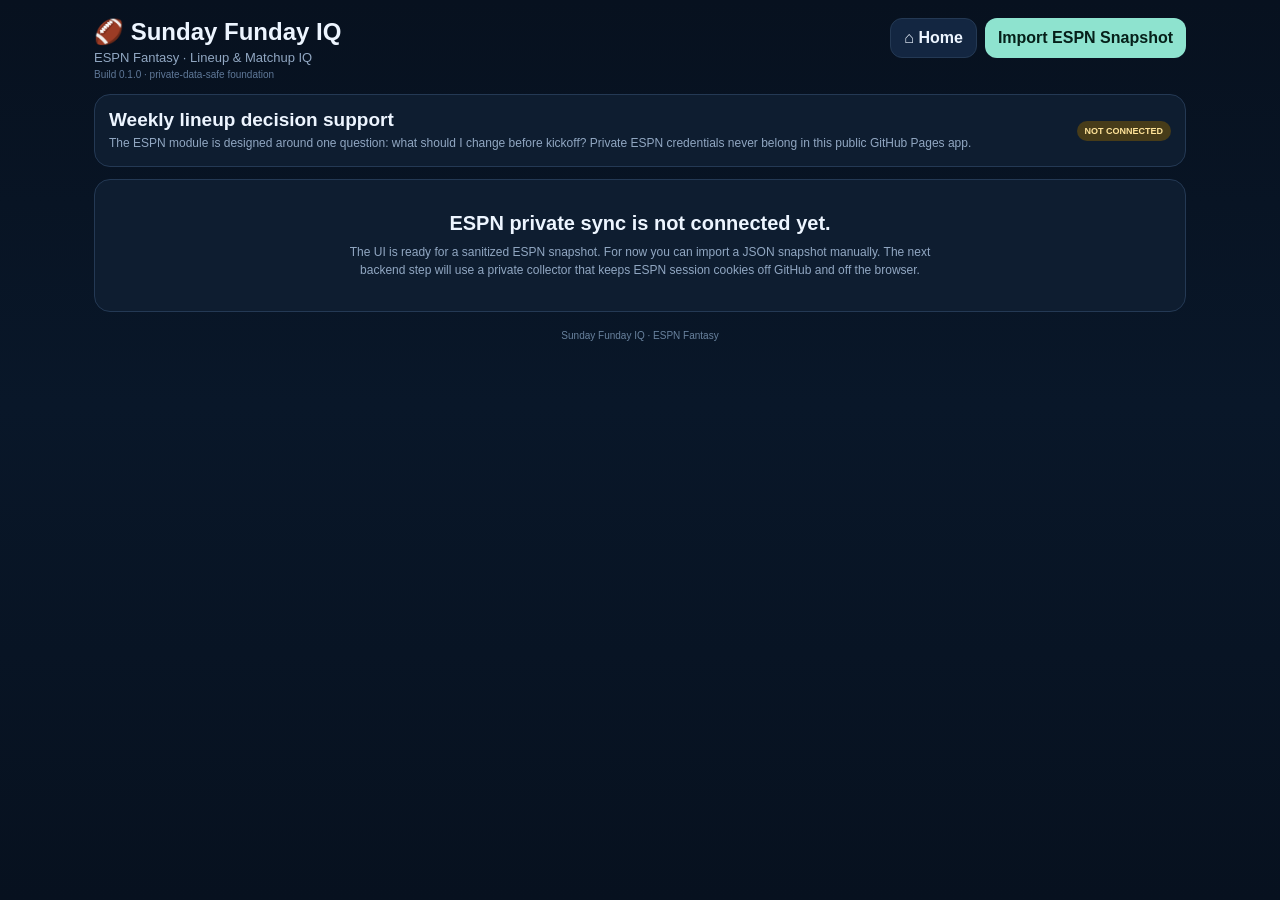
==== apps/espn/index.html @ e09b815e "0.1.0 Add ESPN IQ foundation" ====
<!doctype html>
<html lang="en">
<head>
<meta charset="utf-8">
<meta name="viewport" content="width=device-width,initial-scale=1,viewport-fit=cover">
<meta name="theme-color" content="#07111f">
<title>Sunday Funday IQ · ESPN Fantasy</title>
<style>
:root{--bg:#07111f;--panel:#0f1d31;--panel2:#132641;--line:#243954;--text:#edf5ff;--muted:#91a7c2;--green:#32d296;--yellow:#f3c969;--red:#ff6b7a;--blue:#5ab0ff;--accent:#8ee3cf}
*{box-sizing:border-box}body{margin:0;background:linear-gradient(180deg,#07111f,#091729 45%,#07111f);color:var(--text);font-family:-apple-system,BlinkMacSystemFont,"Segoe UI",Roboto,Arial,sans-serif;min-height:100vh}button{font:inherit}.app{max-width:1120px;margin:auto;padding:18px 14px 70px}.header{display:flex;justify-content:space-between;gap:12px;align-items:flex-start;margin-bottom:14px}.brand h1{font-size:24px;margin:0}.brand p{margin:4px 0 0;color:var(--muted);font-size:13px}.actions{display:flex;gap:8px;flex-wrap:wrap}.btn{border:1px solid var(--line);background:var(--panel2);color:var(--text);padding:10px 13px;border-radius:12px;font-weight:800;cursor:pointer;text-decoration:none}.btn.primary{background:var(--accent);color:#06201a;border:none}.grid{display:grid;grid-template-columns:repeat(12,1fr);gap:12px}.card{background:rgba(15,29,49,.97);border:1px solid var(--line);border-radius:16px;padding:14px}.wide{grid-column:span 12}.half{grid-column:span 6}.metric{grid-column:span 3;min-height:104px}.label{color:var(--muted);font-size:10px;text-transform:uppercase;letter-spacing:.08em}.value{font-size:26px;font-weight:900;margin-top:7px}.sub{font-size:10px;color:var(--muted);margin-top:5px}.hero{display:flex;justify-content:space-between;gap:12px;align-items:center}.headline{font-size:19px;font-weight:900}.why{font-size:12px;color:var(--muted);margin-top:4px;line-height:1.45}.pill{display:inline-block;padding:5px 8px;border-radius:999px;font-size:9px;font-weight:900;background:#203858;color:#cfe6ff;white-space:nowrap}.pill.green{background:#173d35;color:#9ff0d0}.pill.yellow{background:#473c19;color:#ffe49a}.pill.red{background:#44202a;color:#ffb3be}.banner{display:none;padding:11px 13px;margin-bottom:12px;border:1px solid #184b45;border-radius:12px;background:#0b2b28;font-size:12px;line-height:1.45}.banner.show{display:block}.banner.yellow{background:#312914;border-color:#65541b}.banner.red{background:#351923;border-color:#703042}.matchup{display:grid;grid-template-columns:1fr auto 1fr;gap:10px;align-items:center}.side{background:#0a1728;border:1px solid #203854;border-radius:12px;padding:12px}.side.right{text-align:right}.team{font-size:18px;font-weight:900}.score{font-size:30px;font-weight:900;margin-top:5px}.proj{font-size:11px;color:var(--muted);margin-top:4px}.vs{font-size:11px;color:var(--muted);font-weight:900}.watch{display:grid;grid-template-columns:repeat(3,1fr);gap:8px}.watchitem{background:#0a1728;border:1px solid #203854;border-radius:12px;padding:11px}.watchitem strong{display:block;font-size:13px}.watchitem p{margin:5px 0 0;font-size:11px;color:var(--muted);line-height:1.4}.section-title{font-size:16px;font-weight:900;margin:0 0 10px}table{width:100%;border-collapse:collapse;font-size:12px;min-width:760px}.tablewrap{overflow:auto}th{text-align:left;color:var(--muted);font-size:9px;text-transform:uppercase;padding:8px;border-bottom:1px solid var(--line)}td{padding:9px 8px;border-bottom:1px solid rgba(36,57,84,.55)}.starter{font-weight:850}.status-good{color:var(--green)}.status-warn{color:var(--yellow)}.status-bad{color:var(--red)}.empty{text-align:center;padding:32px 12px}.empty h2{margin:0 0 8px;font-size:20px}.empty p{margin:0 auto;color:var(--muted);font-size:12px;line-height:1.5;max-width:620px}.footer{text-align:center;color:#69829e;font-size:10px;margin-top:18px}
@media(max-width:760px){.header{display:block}.actions{margin-top:10px}.metric{grid-column:span 6}.half{grid-column:span 12}.watch{grid-template-columns:1fr}.matchup{grid-template-columns:1fr}.side.right{text-align:left}.vs{text-align:center}}
</style>
</head>
<body>
<div class="app">
  <div class="header">
    <div class="brand"><h1>🏈 Sunday Funday IQ</h1><p>ESPN Fantasy · Lineup & Matchup IQ</p><p style="font-size:10px;color:#5f7898">Build 0.1.0 · private-data-safe foundation</p></div>
    <div class="actions"><a class="btn" href="../../">⌂ Home</a><input id="file" type="file" accept=".json,application/json" hidden><button class="btn primary" id="importBtn">Import ESPN Snapshot</button></div>
  </div>

  <div id="banner" class="banner"></div>

  <div class="card wide" style="margin-bottom:12px">
    <div class="hero"><div><div class="headline">Weekly lineup decision support</div><div class="why">The ESPN module is designed around one question: what should I change before kickoff? Private ESPN credentials never belong in this public GitHub Pages app.</div></div><span class="pill yellow" id="freshPill">NOT CONNECTED</span></div>
  </div>

  <div id="empty" class="card wide empty">
    <h2>ESPN private sync is not connected yet.</h2>
    <p>The UI is ready for a sanitized ESPN snapshot. For now you can import a JSON snapshot manually. The next backend step will use a private collector that keeps ESPN session cookies off GitHub and off the browser.</p>
  </div>

  <div id="content" style="display:none">
    <div class="grid">
      <div class="card metric"><div class="label">Record</div><div class="value" id="record">—</div><div class="sub" id="standing">standing —</div></div>
      <div class="card metric"><div class="label">FAAB</div><div class="value" id="faab">—</div><div class="sub">remaining</div></div>
      <div class="card metric"><div class="label">Projected</div><div class="value" id="projection">—</div><div class="sub">your lineup</div></div>
      <div class="card metric"><div class="label">Lineup Flags</div><div class="value" id="flags">0</div><div class="sub">items needing attention</div></div>

      <div class="card wide"><h2 class="section-title">Current matchup</h2><div class="matchup"><div class="side"><div class="team" id="myTeam">Your Team</div><div class="score" id="myScore">0.0</div><div class="proj" id="myProj">Projected —</div></div><div class="vs">VS</div><div class="side right"><div class="team" id="oppTeam">Opponent</div><div class="score" id="oppScore">0.0</div><div class="proj" id="oppProj">Projected —</div></div></div></div>

      <div class="card wide"><h2 class="section-title">What to watch</h2><div class="watch" id="watch"></div></div>

      <div class="card wide"><h2 class="section-title">Starting lineup</h2><div class="tablewrap"><table><thead><tr><th>Slot</th><th>Player</th><th>Pos</th><th>NFL Team</th><th>Status</th><th>Proj</th><th>Pts</th></tr></thead><tbody id="starters"></tbody></table></div></div>

      <div class="card wide"><h2 class="section-title">Bench</h2><div class="tablewrap"><table><thead><tr><th>Player</th><th>Pos</th><th>NFL Team</th><th>Status</th><th>Proj</th><th>Pts</th></tr></thead><tbody id="bench"></tbody></table></div></div>

      <div class="card half"><h2 class="section-title">League rules</h2><div class="why" id="rules">—</div></div>
      <div class="card half"><h2 class="section-title">Data freshness</h2><div class="why" id="freshText">—</div></div>
    </div>
  </div>

  <div class="footer">Sunday Funday IQ · ESPN Fantasy</div>
</div>
<script>
const $=id=>document.getElementById(id),KEY='sfiqEspnV01';let data=null;
function esc(s){return String(s??'').replace(/[&<>"']/g,c=>({'&':'&amp;','<':'&lt;','>':'&gt;','"':'&quot;',"'":'&#39;'}[c]))}
function fmt(n){return Number.isFinite(+n)?(+n).toFixed(1):'—'}
function statusClass(s=''){s=s.toLowerCase();return /out|ir|doubt/.test(s)?'status-bad':/question|q|limited/.test(s)?'status-warn':'status-good'}
function show(msg,type=''){const b=$('banner');b.textContent=msg;b.className='banner show '+type;setTimeout(()=>b.className='banner',5000)}
function renderRows(rows,starter){return (rows||[]).map(p=>`<tr><td class="starter">${starter?esc(p.slot||'FLEX'):''}</td><td>${esc(p.name)}</td><td>${esc(p.pos)}</td><td>${esc(p.team)}</td><td class="${statusClass(p.status)}">${esc(p.status||'Active')}</td><td>${fmt(p.projection)}</td><td>${fmt(p.points)}</td></tr>`).join('')}
function render(){if(!data){$('empty').style.display='block';$('content').style.display='none';return}$('empty').style.display='none';$('content').style.display='block';const m=data.meta||{},t=data.team||{},o=data.opponent||{},l=data.league||{};$('record').textContent=t.record||'—';$('standing').textContent=t.standing?`standing ${t.standing}`:'standing —';$('faab').textContent=t.faabRemaining!=null?`$${t.faabRemaining}`:'—';$('projection').textContent=fmt(t.projection);const watch=data.watch||[];$('flags').textContent=watch.filter(x=>x.priority==='high'||x.priority==='medium').length;$('myTeam').textContent=t.name||'Your Team';$('myScore').textContent=fmt(t.score);$('myProj').textContent=`Projected ${fmt(t.projection)}`;$('oppTeam').textContent=o.name||'Opponent';$('oppScore').textContent=fmt(o.score);$('oppProj').textContent=`Projected ${fmt(o.projection)}`;$('watch').innerHTML=watch.length?watch.map(w=>`<div class="watchitem"><span class="pill ${w.priority==='high'?'red':w.priority==='medium'?'yellow':'green'}">${esc((w.priority||'info').toUpperCase())}</span><strong>${esc(w.title)}</strong><p>${esc(w.detail)}</p></div>`).join(''):'<div class="watchitem"><strong>No urgent lineup flags</strong><p>Nothing in the current snapshot requires attention.</p></div>';$('starters').innerHTML=renderRows(data.lineup||[],true);$('bench').innerHTML=renderRows(data.bench||[],false).replace(/<td class="starter"><\/td>/g,'');$('rules').textContent=[l.scoring,l.waivers,l.playoffs].filter(Boolean).join(' · ')||'League settings will appear when synced.';const age=m.updatedAt?Math.max(0,(Date.now()-Date.parse(m.updatedAt))/36e5):null;$('freshText').textContent=m.updatedAt?`Last ESPN snapshot: ${new Date(m.updatedAt).toLocaleString()}${Number.isFinite(age)?` · ${age.toFixed(1)}h old`:''}`:'Timestamp unavailable';$('freshPill').textContent=Number.isFinite(age)&&age<=2?'CURRENT':Number.isFinite(age)&&age<=12?'AGING':'STALE';$('freshPill').className='pill '+(Number.isFinite(age)&&age<=2?'green':Number.isFinite(age)&&age<=12?'yellow':'red')}
async function loadPublished(){try{const r=await fetch('../../data/live/espn.json?v='+Date.now(),{cache:'no-store'});if(!r.ok)return;const d=await r.json();if(d?.meta?.status==='connected'){data=d;localStorage.setItem(KEY,JSON.stringify(data));render()}}catch(e){}}
$('importBtn').onclick=()=>$('file').click();$('file').onchange=async e=>{try{const f=e.target.files?.[0];if(!f)return;const d=JSON.parse(await f.text());if(!d?.team||!Array.isArray(d?.lineup))throw new Error('Snapshot is missing team or lineup data');data=d;localStorage.setItem(KEY,JSON.stringify(data));render();show('ESPN snapshot loaded.')}catch(err){show('Could not load ESPN snapshot: '+err.message,'red')}e.target.value=''};
try{data=JSON.parse(localStorage.getItem(KEY)||'null')}catch{}render();loadPublished();
</script>
</body>
</html>
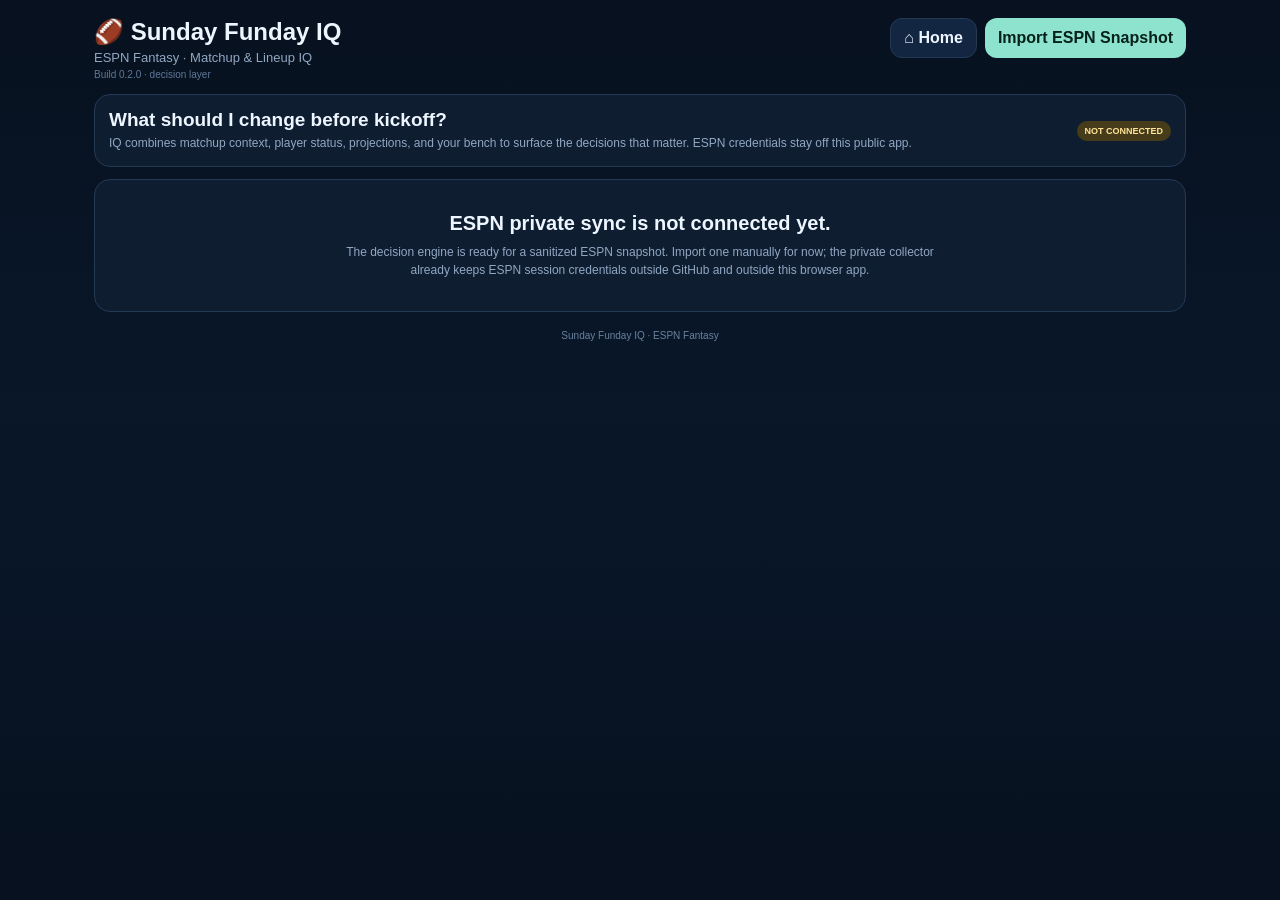
==== commit e9f1d7f5: "0.2.0 Add ESPN matchup and lineup intelligence" ====
--- a/apps/espn/index.html
+++ b/apps/espn/index.html
@@ -7,44 +7,44 @@
 <title>Sunday Funday IQ · ESPN Fantasy</title>
 <style>
 :root{--bg:#07111f;--panel:#0f1d31;--panel2:#132641;--line:#243954;--text:#edf5ff;--muted:#91a7c2;--green:#32d296;--yellow:#f3c969;--red:#ff6b7a;--blue:#5ab0ff;--accent:#8ee3cf}
-*{box-sizing:border-box}body{margin:0;background:linear-gradient(180deg,#07111f,#091729 45%,#07111f);color:var(--text);font-family:-apple-system,BlinkMacSystemFont,"Segoe UI",Roboto,Arial,sans-serif;min-height:100vh}button{font:inherit}.app{max-width:1120px;margin:auto;padding:18px 14px 70px}.header{display:flex;justify-content:space-between;gap:12px;align-items:flex-start;margin-bottom:14px}.brand h1{font-size:24px;margin:0}.brand p{margin:4px 0 0;color:var(--muted);font-size:13px}.actions{display:flex;gap:8px;flex-wrap:wrap}.btn{border:1px solid var(--line);background:var(--panel2);color:var(--text);padding:10px 13px;border-radius:12px;font-weight:800;cursor:pointer;text-decoration:none}.btn.primary{background:var(--accent);color:#06201a;border:none}.grid{display:grid;grid-template-columns:repeat(12,1fr);gap:12px}.card{background:rgba(15,29,49,.97);border:1px solid var(--line);border-radius:16px;padding:14px}.wide{grid-column:span 12}.half{grid-column:span 6}.metric{grid-column:span 3;min-height:104px}.label{color:var(--muted);font-size:10px;text-transform:uppercase;letter-spacing:.08em}.value{font-size:26px;font-weight:900;margin-top:7px}.sub{font-size:10px;color:var(--muted);margin-top:5px}.hero{display:flex;justify-content:space-between;gap:12px;align-items:center}.headline{font-size:19px;font-weight:900}.why{font-size:12px;color:var(--muted);margin-top:4px;line-height:1.45}.pill{display:inline-block;padding:5px 8px;border-radius:999px;font-size:9px;font-weight:900;background:#203858;color:#cfe6ff;white-space:nowrap}.pill.green{background:#173d35;color:#9ff0d0}.pill.yellow{background:#473c19;color:#ffe49a}.pill.red{background:#44202a;color:#ffb3be}.banner{display:none;padding:11px 13px;margin-bottom:12px;border:1px solid #184b45;border-radius:12px;background:#0b2b28;font-size:12px;line-height:1.45}.banner.show{display:block}.banner.yellow{background:#312914;border-color:#65541b}.banner.red{background:#351923;border-color:#703042}.matchup{display:grid;grid-template-columns:1fr auto 1fr;gap:10px;align-items:center}.side{background:#0a1728;border:1px solid #203854;border-radius:12px;padding:12px}.side.right{text-align:right}.team{font-size:18px;font-weight:900}.score{font-size:30px;font-weight:900;margin-top:5px}.proj{font-size:11px;color:var(--muted);margin-top:4px}.vs{font-size:11px;color:var(--muted);font-weight:900}.watch{display:grid;grid-template-columns:repeat(3,1fr);gap:8px}.watchitem{background:#0a1728;border:1px solid #203854;border-radius:12px;padding:11px}.watchitem strong{display:block;font-size:13px}.watchitem p{margin:5px 0 0;font-size:11px;color:var(--muted);line-height:1.4}.section-title{font-size:16px;font-weight:900;margin:0 0 10px}table{width:100%;border-collapse:collapse;font-size:12px;min-width:760px}.tablewrap{overflow:auto}th{text-align:left;color:var(--muted);font-size:9px;text-transform:uppercase;padding:8px;border-bottom:1px solid var(--line)}td{padding:9px 8px;border-bottom:1px solid rgba(36,57,84,.55)}.starter{font-weight:850}.status-good{color:var(--green)}.status-warn{color:var(--yellow)}.status-bad{color:var(--red)}.empty{text-align:center;padding:32px 12px}.empty h2{margin:0 0 8px;font-size:20px}.empty p{margin:0 auto;color:var(--muted);font-size:12px;line-height:1.5;max-width:620px}.footer{text-align:center;color:#69829e;font-size:10px;margin-top:18px}
-@media(max-width:760px){.header{display:block}.actions{margin-top:10px}.metric{grid-column:span 6}.half{grid-column:span 12}.watch{grid-template-columns:1fr}.matchup{grid-template-columns:1fr}.side.right{text-align:left}.vs{text-align:center}}
+*{box-sizing:border-box}body{margin:0;background:linear-gradient(180deg,#07111f,#091729 45%,#07111f);color:var(--text);font-family:-apple-system,BlinkMacSystemFont,"Segoe UI",Roboto,Arial,sans-serif;min-height:100vh}button{font:inherit}.app{max-width:1120px;margin:auto;padding:18px 14px 70px}.header{display:flex;justify-content:space-between;gap:12px;align-items:flex-start;margin-bottom:14px}.brand h1{font-size:24px;margin:0}.brand p{margin:4px 0 0;color:var(--muted);font-size:13px}.actions{display:flex;gap:8px;flex-wrap:wrap}.btn{border:1px solid var(--line);background:var(--panel2);color:var(--text);padding:10px 13px;border-radius:12px;font-weight:800;cursor:pointer;text-decoration:none}.btn.primary{background:var(--accent);color:#06201a;border:none}.grid{display:grid;grid-template-columns:repeat(12,1fr);gap:12px}.card{background:rgba(15,29,49,.97);border:1px solid var(--line);border-radius:16px;padding:14px}.wide{grid-column:span 12}.half{grid-column:span 6}.metric{grid-column:span 3;min-height:104px}.label{color:var(--muted);font-size:10px;text-transform:uppercase;letter-spacing:.08em}.value{font-size:26px;font-weight:900;margin-top:7px}.sub{font-size:10px;color:var(--muted);margin-top:5px}.hero{display:flex;justify-content:space-between;gap:12px;align-items:center}.headline{font-size:19px;font-weight:900}.why{font-size:12px;color:var(--muted);margin-top:4px;line-height:1.45}.pill{display:inline-block;padding:5px 8px;border-radius:999px;font-size:9px;font-weight:900;background:#203858;color:#cfe6ff;white-space:nowrap}.pill.green{background:#173d35;color:#9ff0d0}.pill.yellow{background:#473c19;color:#ffe49a}.pill.red{background:#44202a;color:#ffb3be}.banner{display:none;padding:11px 13px;margin-bottom:12px;border:1px solid #184b45;border-radius:12px;background:#0b2b28;font-size:12px;line-height:1.45}.banner.show{display:block}.banner.yellow{background:#312914;border-color:#65541b}.banner.red{background:#351923;border-color:#703042}.matchup{display:grid;grid-template-columns:1fr auto 1fr;gap:10px;align-items:center}.side{background:#0a1728;border:1px solid #203854;border-radius:12px;padding:12px}.side.right{text-align:right}.team{font-size:18px;font-weight:900}.score{font-size:30px;font-weight:900;margin-top:5px}.proj{font-size:11px;color:var(--muted);margin-top:4px}.vs{font-size:11px;color:var(--muted);font-weight:900}.decision{display:grid;grid-template-columns:repeat(3,1fr);gap:8px}.decisionitem{background:#0a1728;border:1px solid #203854;border-radius:12px;padding:11px}.decisionitem strong{display:block;font-size:13px;margin-top:5px}.decisionitem p{margin:5px 0 0;font-size:11px;color:var(--muted);line-height:1.4}.section-title{font-size:16px;font-weight:900;margin:0 0 10px}table{width:100%;border-collapse:collapse;font-size:12px;min-width:760px}.tablewrap{overflow:auto}th{text-align:left;color:var(--muted);font-size:9px;text-transform:uppercase;padding:8px;border-bottom:1px solid var(--line)}td{padding:9px 8px;border-bottom:1px solid rgba(36,57,84,.55)}.starter{font-weight:850}.status-good{color:var(--green)}.status-warn{color:var(--yellow)}.status-bad{color:var(--red)}.swap{color:var(--accent);font-weight:850}.empty{text-align:center;padding:32px 12px}.empty h2{margin:0 0 8px;font-size:20px}.empty p{margin:0 auto;color:var(--muted);font-size:12px;line-height:1.5;max-width:620px}.footer{text-align:center;color:#69829e;font-size:10px;margin-top:18px}
+@media(max-width:760px){.header{display:block}.actions{margin-top:10px}.metric{grid-column:span 6}.half{grid-column:span 12}.decision{grid-template-columns:1fr}.matchup{grid-template-columns:1fr}.side.right{text-align:left}.vs{text-align:center}}
 </style>
 </head>
 <body>
 <div class="app">
   <div class="header">
-    <div class="brand"><h1>🏈 Sunday Funday IQ</h1><p>ESPN Fantasy · Lineup & Matchup IQ</p><p style="font-size:10px;color:#5f7898">Build 0.1.0 · private-data-safe foundation</p></div>
+    <div class="brand"><h1>🏈 Sunday Funday IQ</h1><p>ESPN Fantasy · Matchup & Lineup IQ</p><p style="font-size:10px;color:#5f7898">Build 0.2.0 · decision layer</p></div>
     <div class="actions"><a class="btn" href="../../">⌂ Home</a><input id="file" type="file" accept=".json,application/json" hidden><button class="btn primary" id="importBtn">Import ESPN Snapshot</button></div>
   </div>
 
   <div id="banner" class="banner"></div>
 
   <div class="card wide" style="margin-bottom:12px">
-    <div class="hero"><div><div class="headline">Weekly lineup decision support</div><div class="why">The ESPN module is designed around one question: what should I change before kickoff? Private ESPN credentials never belong in this public GitHub Pages app.</div></div><span class="pill yellow" id="freshPill">NOT CONNECTED</span></div>
+    <div class="hero"><div><div class="headline">What should I change before kickoff?</div><div class="why">IQ combines matchup context, player status, projections, and your bench to surface the decisions that matter. ESPN credentials stay off this public app.</div></div><span class="pill yellow" id="freshPill">NOT CONNECTED</span></div>
   </div>
 
   <div id="empty" class="card wide empty">
     <h2>ESPN private sync is not connected yet.</h2>
-    <p>The UI is ready for a sanitized ESPN snapshot. For now you can import a JSON snapshot manually. The next backend step will use a private collector that keeps ESPN session cookies off GitHub and off the browser.</p>
+    <p>The decision engine is ready for a sanitized ESPN snapshot. Import one manually for now; the private collector already keeps ESPN session credentials outside GitHub and outside this browser app.</p>
   </div>
 
   <div id="content" style="display:none">
     <div class="grid">
       <div class="card metric"><div class="label">Record</div><div class="value" id="record">—</div><div class="sub" id="standing">standing —</div></div>
       <div class="card metric"><div class="label">FAAB</div><div class="value" id="faab">—</div><div class="sub">remaining</div></div>
-      <div class="card metric"><div class="label">Projected</div><div class="value" id="projection">—</div><div class="sub">your lineup</div></div>
-      <div class="card metric"><div class="label">Lineup Flags</div><div class="value" id="flags">0</div><div class="sub">items needing attention</div></div>
+      <div class="card metric"><div class="label">Projected Margin</div><div class="value" id="margin">—</div><div class="sub" id="marginSub">vs opponent</div></div>
+      <div class="card metric"><div class="label">Action Items</div><div class="value" id="flags">0</div><div class="sub">lineup decisions</div></div>
 
       <div class="card wide"><h2 class="section-title">Current matchup</h2><div class="matchup"><div class="side"><div class="team" id="myTeam">Your Team</div><div class="score" id="myScore">0.0</div><div class="proj" id="myProj">Projected —</div></div><div class="vs">VS</div><div class="side right"><div class="team" id="oppTeam">Opponent</div><div class="score" id="oppScore">0.0</div><div class="proj" id="oppProj">Projected —</div></div></div></div>
 
-      <div class="card wide"><h2 class="section-title">What to watch</h2><div class="watch" id="watch"></div></div>
+      <div class="card wide"><h2 class="section-title">What IQ recommends</h2><div class="decision" id="decisions"></div></div>
 
-      <div class="card wide"><h2 class="section-title">Starting lineup</h2><div class="tablewrap"><table><thead><tr><th>Slot</th><th>Player</th><th>Pos</th><th>NFL Team</th><th>Status</th><th>Proj</th><th>Pts</th></tr></thead><tbody id="starters"></tbody></table></div></div>
+      <div class="card wide"><h2 class="section-title">Starting lineup</h2><div class="tablewrap"><table><thead><tr><th>Slot</th><th>Player</th><th>Pos</th><th>Status</th><th>Proj</th><th>Pts</th><th>IQ</th></tr></thead><tbody id="starters"></tbody></table></div></div>
 
-      <div class="card wide"><h2 class="section-title">Bench</h2><div class="tablewrap"><table><thead><tr><th>Player</th><th>Pos</th><th>NFL Team</th><th>Status</th><th>Proj</th><th>Pts</th></tr></thead><tbody id="bench"></tbody></table></div></div>
+      <div class="card wide"><h2 class="section-title">Bench</h2><div class="tablewrap"><table><thead><tr><th>Player</th><th>Pos</th><th>Status</th><th>Proj</th><th>Pts</th></tr></thead><tbody id="bench"></tbody></table></div></div>
 
-      <div class="card half"><h2 class="section-title">League rules</h2><div class="why" id="rules">—</div></div>
+      <div class="card half"><h2 class="section-title">League</h2><div class="why" id="rules">—</div></div>
       <div class="card half"><h2 class="section-title">Data freshness</h2><div class="why" id="freshText">—</div></div>
     </div>
   </div>
@@ -52,13 +52,18 @@
   <div class="footer">Sunday Funday IQ · ESPN Fantasy</div>
 </div>
 <script>
-const $=id=>document.getElementById(id),KEY='sfiqEspnV01';let data=null;
+const $=id=>document.getElementById(id),KEY='sfiqEspnV02';let data=null;
 function esc(s){return String(s??'').replace(/[&<>"']/g,c=>({'&':'&amp;','<':'&lt;','>':'&gt;','"':'&quot;',"'":'&#39;'}[c]))}
 function fmt(n){return Number.isFinite(+n)?(+n).toFixed(1):'—'}
 function statusClass(s=''){s=s.toLowerCase();return /out|ir|doubt/.test(s)?'status-bad':/question|q|limited/.test(s)?'status-warn':'status-good'}
 function show(msg,type=''){const b=$('banner');b.textContent=msg;b.className='banner show '+type;setTimeout(()=>b.className='banner',5000)}
-function renderRows(rows,starter){return (rows||[]).map(p=>`<tr><td class="starter">${starter?esc(p.slot||'FLEX'):''}</td><td>${esc(p.name)}</td><td>${esc(p.pos)}</td><td>${esc(p.team)}</td><td class="${statusClass(p.status)}">${esc(p.status||'Active')}</td><td>${fmt(p.projection)}</td><td>${fmt(p.points)}</td></tr>`).join('')}
-function render(){if(!data){$('empty').style.display='block';$('content').style.display='none';return}$('empty').style.display='none';$('content').style.display='block';const m=data.meta||{},t=data.team||{},o=data.opponent||{},l=data.league||{};$('record').textContent=t.record||'—';$('standing').textContent=t.standing?`standing ${t.standing}`:'standing —';$('faab').textContent=t.faabRemaining!=null?`$${t.faabRemaining}`:'—';$('projection').textContent=fmt(t.projection);const watch=data.watch||[];$('flags').textContent=watch.filter(x=>x.priority==='high'||x.priority==='medium').length;$('myTeam').textContent=t.name||'Your Team';$('myScore').textContent=fmt(t.score);$('myProj').textContent=`Projected ${fmt(t.projection)}`;$('oppTeam').textContent=o.name||'Opponent';$('oppScore').textContent=fmt(o.score);$('oppProj').textContent=`Projected ${fmt(o.projection)}`;$('watch').innerHTML=watch.length?watch.map(w=>`<div class="watchitem"><span class="pill ${w.priority==='high'?'red':w.priority==='medium'?'yellow':'green'}">${esc((w.priority||'info').toUpperCase())}</span><strong>${esc(w.title)}</strong><p>${esc(w.detail)}</p></div>`).join(''):'<div class="watchitem"><strong>No urgent lineup flags</strong><p>Nothing in the current snapshot requires attention.</p></div>';$('starters').innerHTML=renderRows(data.lineup||[],true);$('bench').innerHTML=renderRows(data.bench||[],false).replace(/<td class="starter"><\/td>/g,'');$('rules').textContent=[l.scoring,l.waivers,l.playoffs].filter(Boolean).join(' · ')||'League settings will appear when synced.';const age=m.updatedAt?Math.max(0,(Date.now()-Date.parse(m.updatedAt))/36e5):null;$('freshText').textContent=m.updatedAt?`Last ESPN snapshot: ${new Date(m.updatedAt).toLocaleString()}${Number.isFinite(age)?` · ${age.toFixed(1)}h old`:''}`:'Timestamp unavailable';$('freshPill').textContent=Number.isFinite(age)&&age<=2?'CURRENT':Number.isFinite(age)&&age<=12?'AGING':'STALE';$('freshPill').className='pill '+(Number.isFinite(age)&&age<=2?'green':Number.isFinite(age)&&age<=12?'yellow':'red')}
+function eligible(starter,bench){if(starter.slot==='FLEX')return ['RB','WR','TE'].includes(bench.pos);return starter.pos===bench.pos}
+function bestSwap(starter,bench){return (bench||[]).filter(b=>eligible(starter,b)&&!/out|ir|doubt/i.test(b.status||'')).sort((a,b)=>(+b.projection||0)-(+a.projection||0))[0]||null}
+function decisions(){const out=[],line=data?.lineup||[],bench=data?.bench||[];for(const p of line){const st=(p.status||'').toLowerCase();if(/out|injured reserve|doubtful/.test(st))out.push({priority:'high',title:`Replace ${p.name}`,detail:`Your starting ${p.slot} is ${p.status}. Check the bench before kickoff.`});else if(st.includes('questionable'))out.push({priority:'medium',title:`Monitor ${p.name}`,detail:`Your starting ${p.slot} is questionable. Recheck status before kickoff.`});const b=bestSwap(p,bench);if(b&&Number.isFinite(+b.projection)&&Number.isFinite(+p.projection)&&(+b.projection)-(+p.projection)>=2)out.push({priority:'medium',title:`Consider ${b.name}`,detail:`Projects ${((+b.projection)-(+p.projection)).toFixed(1)} points above ${p.name} for an eligible ${p.slot} spot.`})}for(const w of (data?.watch||[]))if(!out.some(x=>x.title===w.title))out.push(w);const my=+data?.team?.projection||0,opp=+data?.opponent?.projection||0;if(my&&opp){const d=my-opp;if(d>=8)out.push({priority:'low',title:'Projected cushion',detail:`You are projected ${d.toFixed(1)} points ahead. Avoid unnecessary high-variance lineup moves.`});else if(d<=-8)out.push({priority:'medium',title:'Projected underdog',detail:`You are projected ${Math.abs(d).toFixed(1)} points behind. Upside matters more than floor.`})}return out.slice(0,6)}
+function playerIQ(p){const st=(p.status||'').toLowerCase();if(/out|injured reserve|doubtful/.test(st))return '<span class="status-bad">Replace</span>';if(st.includes('questionable'))return '<span class="status-warn">Monitor</span>';const b=bestSwap(p,data?.bench||[]);if(b&&(+b.projection)-(+p.projection)>=2)return `<span class="swap">${esc(b.name)} +${((+b.projection)-(+p.projection)).toFixed(1)}</span>`;return '<span class="status-good">Keep</span>'}
+function starterRows(rows){return (rows||[]).map(p=>`<tr><td class="starter">${esc(p.slot||'FLEX')}</td><td>${esc(p.name)}</td><td>${esc(p.pos)}</td><td class="${statusClass(p.status)}">${esc(p.status||'Active')}</td><td>${fmt(p.projection)}</td><td>${fmt(p.points)}</td><td>${playerIQ(p)}</td></tr>`).join('')}
+function benchRows(rows){return (rows||[]).map(p=>`<tr><td>${esc(p.name)}</td><td>${esc(p.pos)}</td><td class="${statusClass(p.status)}">${esc(p.status||'Active')}</td><td>${fmt(p.projection)}</td><td>${fmt(p.points)}</td></tr>`).join('')}
+function render(){if(!data){$('empty').style.display='block';$('content').style.display='none';return}$('empty').style.display='none';$('content').style.display='block';const m=data.meta||{},t=data.team||{},o=data.opponent||{},l=data.league||{};$('record').textContent=t.record||'—';$('standing').textContent=t.standing?`standing ${t.standing}`:'standing —';$('faab').textContent=t.faabRemaining!=null?`$${t.faabRemaining}`:'—';const margin=(+t.projection||0)-(+o.projection||0);$('margin').textContent=(Number.isFinite(margin)?(margin>=0?'+':'')+margin.toFixed(1):'—');$('marginSub').textContent=margin>0?'projected favorite':margin<0?'projected underdog':'even projection';const ds=decisions();$('flags').textContent=ds.filter(x=>x.priority==='high'||x.priority==='medium').length;$('myTeam').textContent=t.name||'Your Team';$('myScore').textContent=fmt(t.score);$('myProj').textContent=`Projected ${fmt(t.projection)}`;$('oppTeam').textContent=o.name||'Opponent';$('oppScore').textContent=fmt(o.score);$('oppProj').textContent=`Projected ${fmt(o.projection)}`;$('decisions').innerHTML=ds.length?ds.map(w=>`<div class="decisionitem"><span class="pill ${w.priority==='high'?'red':w.priority==='medium'?'yellow':'green'}">${esc((w.priority||'info').toUpperCase())}</span><strong>${esc(w.title)}</strong><p>${esc(w.detail)}</p></div>`).join(''):'<div class="decisionitem"><span class="pill green">KEEP</span><strong>No lineup changes flagged</strong><p>Current starters are not being out-projected by eligible bench options by 2+ points, and no urgent injury flag is present.</p></div>';$('starters').innerHTML=starterRows(data.lineup||[]);$('bench').innerHTML=benchRows(data.bench||[]);$('rules').textContent=[l.name,l.scoring,l.waivers,l.teamCount?`${l.teamCount} teams`:null].filter(Boolean).join(' · ')||'League settings will appear when synced.';const age=m.updatedAt?Math.max(0,(Date.now()-Date.parse(m.updatedAt))/36e5):null;$('freshText').textContent=m.updatedAt?`Last ESPN snapshot: ${new Date(m.updatedAt).toLocaleString()}${Number.isFinite(age)?` · ${age.toFixed(1)}h old`:''}`:'Timestamp unavailable';$('freshPill').textContent=Number.isFinite(age)&&age<=2?'CURRENT':Number.isFinite(age)&&age<=12?'AGING':'STALE';$('freshPill').className='pill '+(Number.isFinite(age)&&age<=2?'green':Number.isFinite(age)&&age<=12?'yellow':'red')}
 async function loadPublished(){try{const r=await fetch('../../data/live/espn.json?v='+Date.now(),{cache:'no-store'});if(!r.ok)return;const d=await r.json();if(d?.meta?.status==='connected'){data=d;localStorage.setItem(KEY,JSON.stringify(data));render()}}catch(e){}}
 $('importBtn').onclick=()=>$('file').click();$('file').onchange=async e=>{try{const f=e.target.files?.[0];if(!f)return;const d=JSON.parse(await f.text());if(!d?.team||!Array.isArray(d?.lineup))throw new Error('Snapshot is missing team or lineup data');data=d;localStorage.setItem(KEY,JSON.stringify(data));render();show('ESPN snapshot loaded.')}catch(err){show('Could not load ESPN snapshot: '+err.message,'red')}e.target.value=''};
 try{data=JSON.parse(localStorage.getItem(KEY)||'null')}catch{}render();loadPublished();
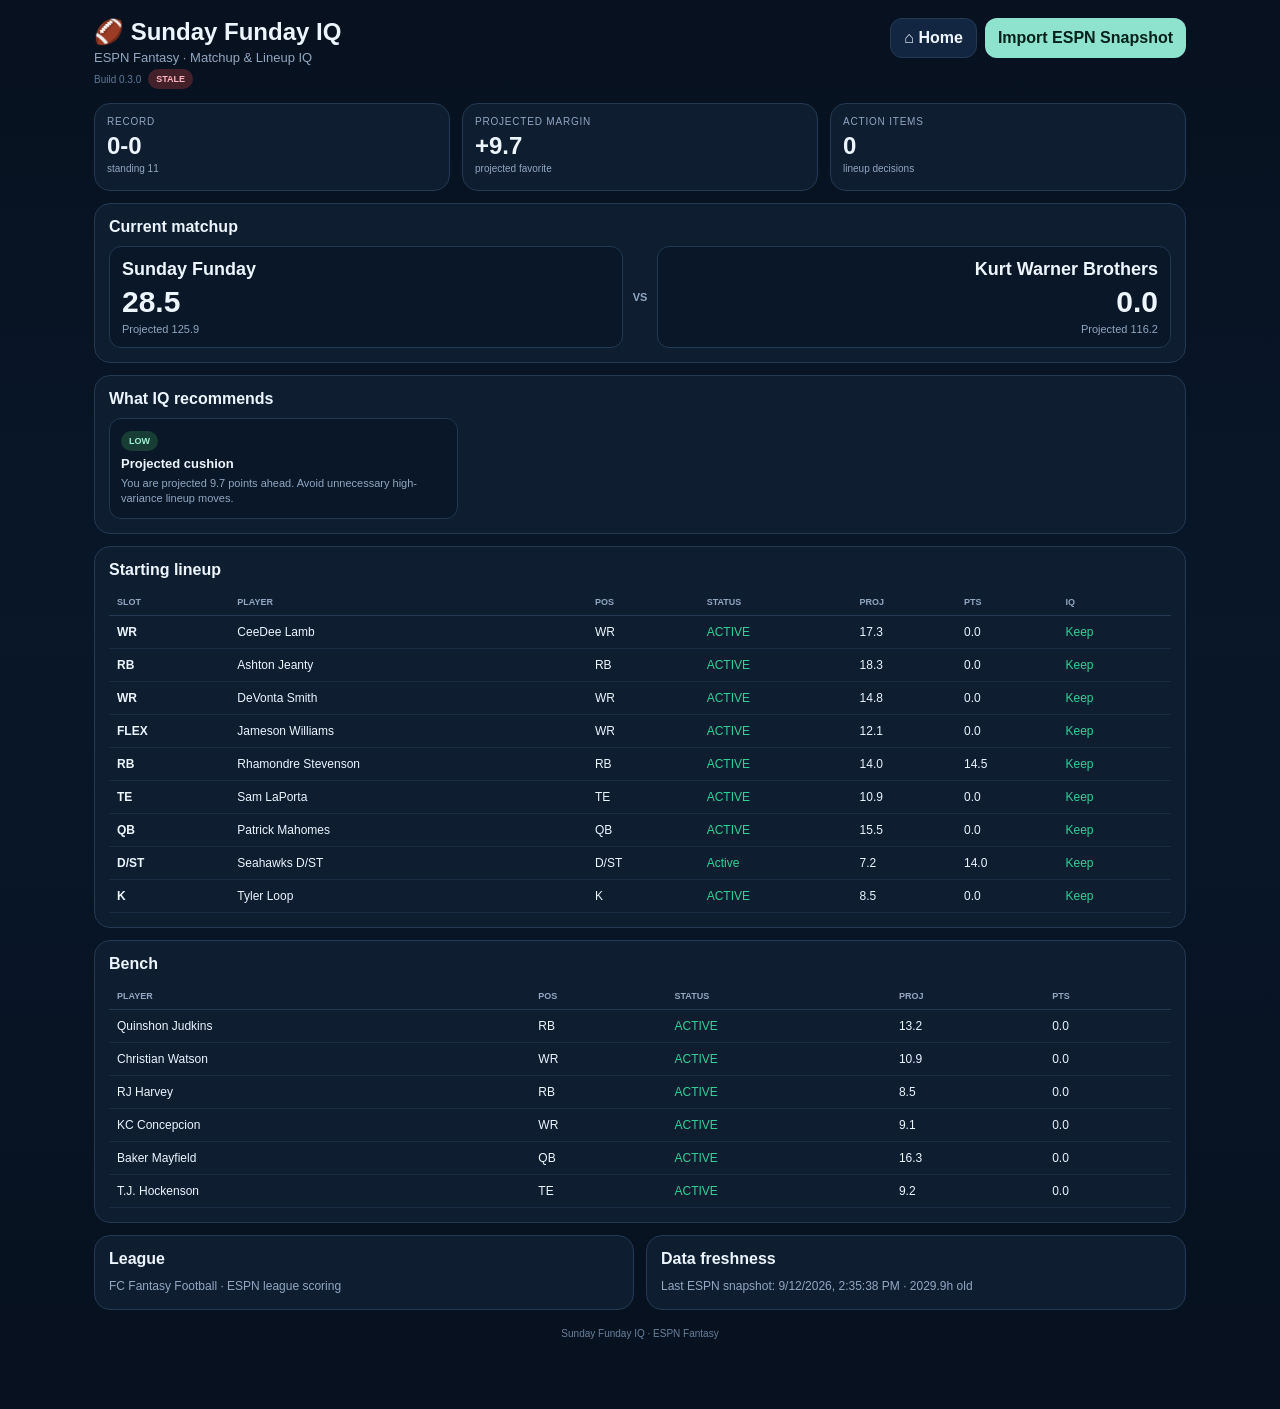
==== commit 4dcf5ca9: "0.3.0 Compact ESPN decision dashboard" ====
--- a/apps/espn/index.html
+++ b/apps/espn/index.html
@@ -7,22 +7,18 @@
 <title>Sunday Funday IQ · ESPN Fantasy</title>
 <style>
 :root{--bg:#07111f;--panel:#0f1d31;--panel2:#132641;--line:#243954;--text:#edf5ff;--muted:#91a7c2;--green:#32d296;--yellow:#f3c969;--red:#ff6b7a;--blue:#5ab0ff;--accent:#8ee3cf}
-*{box-sizing:border-box}body{margin:0;background:linear-gradient(180deg,#07111f,#091729 45%,#07111f);color:var(--text);font-family:-apple-system,BlinkMacSystemFont,"Segoe UI",Roboto,Arial,sans-serif;min-height:100vh}button{font:inherit}.app{max-width:1120px;margin:auto;padding:18px 14px 70px}.header{display:flex;justify-content:space-between;gap:12px;align-items:flex-start;margin-bottom:14px}.brand h1{font-size:24px;margin:0}.brand p{margin:4px 0 0;color:var(--muted);font-size:13px}.actions{display:flex;gap:8px;flex-wrap:wrap}.btn{border:1px solid var(--line);background:var(--panel2);color:var(--text);padding:10px 13px;border-radius:12px;font-weight:800;cursor:pointer;text-decoration:none}.btn.primary{background:var(--accent);color:#06201a;border:none}.grid{display:grid;grid-template-columns:repeat(12,1fr);gap:12px}.card{background:rgba(15,29,49,.97);border:1px solid var(--line);border-radius:16px;padding:14px}.wide{grid-column:span 12}.half{grid-column:span 6}.metric{grid-column:span 3;min-height:104px}.label{color:var(--muted);font-size:10px;text-transform:uppercase;letter-spacing:.08em}.value{font-size:26px;font-weight:900;margin-top:7px}.sub{font-size:10px;color:var(--muted);margin-top:5px}.hero{display:flex;justify-content:space-between;gap:12px;align-items:center}.headline{font-size:19px;font-weight:900}.why{font-size:12px;color:var(--muted);margin-top:4px;line-height:1.45}.pill{display:inline-block;padding:5px 8px;border-radius:999px;font-size:9px;font-weight:900;background:#203858;color:#cfe6ff;white-space:nowrap}.pill.green{background:#173d35;color:#9ff0d0}.pill.yellow{background:#473c19;color:#ffe49a}.pill.red{background:#44202a;color:#ffb3be}.banner{display:none;padding:11px 13px;margin-bottom:12px;border:1px solid #184b45;border-radius:12px;background:#0b2b28;font-size:12px;line-height:1.45}.banner.show{display:block}.banner.yellow{background:#312914;border-color:#65541b}.banner.red{background:#351923;border-color:#703042}.matchup{display:grid;grid-template-columns:1fr auto 1fr;gap:10px;align-items:center}.side{background:#0a1728;border:1px solid #203854;border-radius:12px;padding:12px}.side.right{text-align:right}.team{font-size:18px;font-weight:900}.score{font-size:30px;font-weight:900;margin-top:5px}.proj{font-size:11px;color:var(--muted);margin-top:4px}.vs{font-size:11px;color:var(--muted);font-weight:900}.decision{display:grid;grid-template-columns:repeat(3,1fr);gap:8px}.decisionitem{background:#0a1728;border:1px solid #203854;border-radius:12px;padding:11px}.decisionitem strong{display:block;font-size:13px;margin-top:5px}.decisionitem p{margin:5px 0 0;font-size:11px;color:var(--muted);line-height:1.4}.section-title{font-size:16px;font-weight:900;margin:0 0 10px}table{width:100%;border-collapse:collapse;font-size:12px;min-width:760px}.tablewrap{overflow:auto}th{text-align:left;color:var(--muted);font-size:9px;text-transform:uppercase;padding:8px;border-bottom:1px solid var(--line)}td{padding:9px 8px;border-bottom:1px solid rgba(36,57,84,.55)}.starter{font-weight:850}.status-good{color:var(--green)}.status-warn{color:var(--yellow)}.status-bad{color:var(--red)}.swap{color:var(--accent);font-weight:850}.empty{text-align:center;padding:32px 12px}.empty h2{margin:0 0 8px;font-size:20px}.empty p{margin:0 auto;color:var(--muted);font-size:12px;line-height:1.5;max-width:620px}.footer{text-align:center;color:#69829e;font-size:10px;margin-top:18px}
-@media(max-width:760px){.header{display:block}.actions{margin-top:10px}.metric{grid-column:span 6}.half{grid-column:span 12}.decision{grid-template-columns:1fr}.matchup{grid-template-columns:1fr}.side.right{text-align:left}.vs{text-align:center}}
+*{box-sizing:border-box}body{margin:0;background:linear-gradient(180deg,#07111f,#091729 45%,#07111f);color:var(--text);font-family:-apple-system,BlinkMacSystemFont,"Segoe UI",Roboto,Arial,sans-serif;min-height:100vh}button{font:inherit}.app{max-width:1120px;margin:auto;padding:18px 14px 70px}.header{display:flex;justify-content:space-between;gap:12px;align-items:flex-start;margin-bottom:14px}.brand h1{font-size:24px;margin:0}.brand p{margin:4px 0 0;color:var(--muted);font-size:13px}.buildline{display:flex;align-items:center;gap:7px;flex-wrap:wrap}.actions{display:flex;gap:8px;flex-wrap:wrap}.btn{border:1px solid var(--line);background:var(--panel2);color:var(--text);padding:10px 13px;border-radius:12px;font-weight:800;cursor:pointer;text-decoration:none}.btn.primary{background:var(--accent);color:#06201a;border:none}.grid{display:grid;grid-template-columns:repeat(12,1fr);gap:12px}.card{background:rgba(15,29,49,.97);border:1px solid var(--line);border-radius:16px;padding:14px}.wide{grid-column:span 12}.half{grid-column:span 6}.metric{grid-column:span 4;min-height:88px;padding:12px}.label{color:var(--muted);font-size:10px;text-transform:uppercase;letter-spacing:.08em}.value{font-size:24px;font-weight:900;margin-top:5px}.sub{font-size:10px;color:var(--muted);margin-top:3px}.why{font-size:12px;color:var(--muted);margin-top:4px;line-height:1.45}.pill{display:inline-block;padding:5px 8px;border-radius:999px;font-size:9px;font-weight:900;background:#203858;color:#cfe6ff;white-space:nowrap}.pill.green{background:#173d35;color:#9ff0d0}.pill.yellow{background:#473c19;color:#ffe49a}.pill.red{background:#44202a;color:#ffb3be}.banner{display:none;padding:11px 13px;margin-bottom:12px;border:1px solid #184b45;border-radius:12px;background:#0b2b28;font-size:12px;line-height:1.45}.banner.show{display:block}.banner.yellow{background:#312914;border-color:#65541b}.banner.red{background:#351923;border-color:#703042}.matchup{display:grid;grid-template-columns:1fr auto 1fr;gap:10px;align-items:center}.side{background:#0a1728;border:1px solid #203854;border-radius:12px;padding:12px}.side.right{text-align:right}.team{font-size:18px;font-weight:900}.score{font-size:30px;font-weight:900;margin-top:5px}.proj{font-size:11px;color:var(--muted);margin-top:4px}.vs{font-size:11px;color:var(--muted);font-weight:900}.decision{display:grid;grid-template-columns:repeat(3,1fr);gap:8px}.decisionitem{background:#0a1728;border:1px solid #203854;border-radius:12px;padding:11px}.decisionitem strong{display:block;font-size:13px;margin-top:5px}.decisionitem p{margin:5px 0 0;font-size:11px;color:var(--muted);line-height:1.4}.section-title{font-size:16px;font-weight:900;margin:0 0 10px}table{width:100%;border-collapse:collapse;font-size:12px;min-width:760px}.tablewrap{overflow:auto}th{text-align:left;color:var(--muted);font-size:9px;text-transform:uppercase;padding:8px;border-bottom:1px solid var(--line)}td{padding:9px 8px;border-bottom:1px solid rgba(36,57,84,.55)}.starter{font-weight:850}.status-good{color:var(--green)}.status-warn{color:var(--yellow)}.status-bad{color:var(--red)}.swap{color:var(--accent);font-weight:850}.empty{text-align:center;padding:32px 12px}.empty h2{margin:0 0 8px;font-size:20px}.empty p{margin:0 auto;color:var(--muted);font-size:12px;line-height:1.5;max-width:620px}.footer{text-align:center;color:#69829e;font-size:10px;margin-top:18px}
+@media(max-width:760px){.header{display:block}.actions{margin-top:10px}.metric{min-height:82px;padding:10px}.metric .value{font-size:21px}.half{grid-column:span 12}.decision{grid-template-columns:1fr}.matchup{grid-template-columns:1fr}.side.right{text-align:left}.vs{text-align:center}}
 </style>
 </head>
 <body>
 <div class="app">
   <div class="header">
-    <div class="brand"><h1>🏈 Sunday Funday IQ</h1><p>ESPN Fantasy · Matchup & Lineup IQ</p><p style="font-size:10px;color:#5f7898">Build 0.2.0 · decision layer</p></div>
+    <div class="brand"><h1>🏈 Sunday Funday IQ</h1><p>ESPN Fantasy · Matchup & Lineup IQ</p><p class="buildline" style="font-size:10px;color:#5f7898"><span>Build 0.3.0</span><span class="pill yellow" id="freshPill">NOT CONNECTED</span></p></div>
     <div class="actions"><a class="btn" href="../../">⌂ Home</a><input id="file" type="file" accept=".json,application/json" hidden><button class="btn primary" id="importBtn">Import ESPN Snapshot</button></div>
   </div>
 
   <div id="banner" class="banner"></div>
-
-  <div class="card wide" style="margin-bottom:12px">
-    <div class="hero"><div><div class="headline">What should I change before kickoff?</div><div class="why">IQ combines matchup context, player status, projections, and your bench to surface the decisions that matter. ESPN credentials stay off this public app.</div></div><span class="pill yellow" id="freshPill">NOT CONNECTED</span></div>
-  </div>
 
   <div id="empty" class="card wide empty">
     <h2>ESPN private sync is not connected yet.</h2>
@@ -32,7 +28,6 @@
   <div id="content" style="display:none">
     <div class="grid">
       <div class="card metric"><div class="label">Record</div><div class="value" id="record">—</div><div class="sub" id="standing">standing —</div></div>
-      <div class="card metric"><div class="label">FAAB</div><div class="value" id="faab">—</div><div class="sub">remaining</div></div>
       <div class="card metric"><div class="label">Projected Margin</div><div class="value" id="margin">—</div><div class="sub" id="marginSub">vs opponent</div></div>
       <div class="card metric"><div class="label">Action Items</div><div class="value" id="flags">0</div><div class="sub">lineup decisions</div></div>
 
@@ -63,7 +58,7 @@
 function playerIQ(p){const st=(p.status||'').toLowerCase();if(/out|injured reserve|doubtful/.test(st))return '<span class="status-bad">Replace</span>';if(st.includes('questionable'))return '<span class="status-warn">Monitor</span>';const b=bestSwap(p,data?.bench||[]);if(b&&(+b.projection)-(+p.projection)>=2)return `<span class="swap">${esc(b.name)} +${((+b.projection)-(+p.projection)).toFixed(1)}</span>`;return '<span class="status-good">Keep</span>'}
 function starterRows(rows){return (rows||[]).map(p=>`<tr><td class="starter">${esc(p.slot||'FLEX')}</td><td>${esc(p.name)}</td><td>${esc(p.pos)}</td><td class="${statusClass(p.status)}">${esc(p.status||'Active')}</td><td>${fmt(p.projection)}</td><td>${fmt(p.points)}</td><td>${playerIQ(p)}</td></tr>`).join('')}
 function benchRows(rows){return (rows||[]).map(p=>`<tr><td>${esc(p.name)}</td><td>${esc(p.pos)}</td><td class="${statusClass(p.status)}">${esc(p.status||'Active')}</td><td>${fmt(p.projection)}</td><td>${fmt(p.points)}</td></tr>`).join('')}
-function render(){if(!data){$('empty').style.display='block';$('content').style.display='none';return}$('empty').style.display='none';$('content').style.display='block';const m=data.meta||{},t=data.team||{},o=data.opponent||{},l=data.league||{};$('record').textContent=t.record||'—';$('standing').textContent=t.standing?`standing ${t.standing}`:'standing —';$('faab').textContent=t.faabRemaining!=null?`$${t.faabRemaining}`:'—';const margin=(+t.projection||0)-(+o.projection||0);$('margin').textContent=(Number.isFinite(margin)?(margin>=0?'+':'')+margin.toFixed(1):'—');$('marginSub').textContent=margin>0?'projected favorite':margin<0?'projected underdog':'even projection';const ds=decisions();$('flags').textContent=ds.filter(x=>x.priority==='high'||x.priority==='medium').length;$('myTeam').textContent=t.name||'Your Team';$('myScore').textContent=fmt(t.score);$('myProj').textContent=`Projected ${fmt(t.projection)}`;$('oppTeam').textContent=o.name||'Opponent';$('oppScore').textContent=fmt(o.score);$('oppProj').textContent=`Projected ${fmt(o.projection)}`;$('decisions').innerHTML=ds.length?ds.map(w=>`<div class="decisionitem"><span class="pill ${w.priority==='high'?'red':w.priority==='medium'?'yellow':'green'}">${esc((w.priority||'info').toUpperCase())}</span><strong>${esc(w.title)}</strong><p>${esc(w.detail)}</p></div>`).join(''):'<div class="decisionitem"><span class="pill green">KEEP</span><strong>No lineup changes flagged</strong><p>Current starters are not being out-projected by eligible bench options by 2+ points, and no urgent injury flag is present.</p></div>';$('starters').innerHTML=starterRows(data.lineup||[]);$('bench').innerHTML=benchRows(data.bench||[]);$('rules').textContent=[l.name,l.scoring,l.waivers,l.teamCount?`${l.teamCount} teams`:null].filter(Boolean).join(' · ')||'League settings will appear when synced.';const age=m.updatedAt?Math.max(0,(Date.now()-Date.parse(m.updatedAt))/36e5):null;$('freshText').textContent=m.updatedAt?`Last ESPN snapshot: ${new Date(m.updatedAt).toLocaleString()}${Number.isFinite(age)?` · ${age.toFixed(1)}h old`:''}`:'Timestamp unavailable';$('freshPill').textContent=Number.isFinite(age)&&age<=2?'CURRENT':Number.isFinite(age)&&age<=12?'AGING':'STALE';$('freshPill').className='pill '+(Number.isFinite(age)&&age<=2?'green':Number.isFinite(age)&&age<=12?'yellow':'red')}
+function render(){if(!data){$('empty').style.display='block';$('content').style.display='none';return}$('empty').style.display='none';$('content').style.display='block';const m=data.meta||{},t=data.team||{},o=data.opponent||{},l=data.league||{};$('record').textContent=t.record||'—';$('standing').textContent=t.standing?`standing ${t.standing}`:'standing —';const margin=(+t.projection||0)-(+o.projection||0);$('margin').textContent=(Number.isFinite(margin)?(margin>=0?'+':'')+margin.toFixed(1):'—');$('marginSub').textContent=margin>0?'projected favorite':margin<0?'projected underdog':'even projection';const ds=decisions();$('flags').textContent=ds.filter(x=>x.priority==='high'||x.priority==='medium').length;$('myTeam').textContent=t.name||'Your Team';$('myScore').textContent=fmt(t.score);$('myProj').textContent=`Projected ${fmt(t.projection)}`;$('oppTeam').textContent=o.name||'Opponent';$('oppScore').textContent=fmt(o.score);$('oppProj').textContent=`Projected ${fmt(o.projection)}`;$('decisions').innerHTML=ds.length?ds.map(w=>`<div class="decisionitem"><span class="pill ${w.priority==='high'?'red':w.priority==='medium'?'yellow':'green'}">${esc((w.priority||'info').toUpperCase())}</span><strong>${esc(w.title)}</strong><p>${esc(w.detail)}</p></div>`).join(''):'<div class="decisionitem"><span class="pill green">KEEP</span><strong>No lineup changes flagged</strong><p>Current starters are not being out-projected by eligible bench options by 2+ points, and no urgent injury flag is present.</p></div>';$('starters').innerHTML=starterRows(data.lineup||[]);$('bench').innerHTML=benchRows(data.bench||[]);$('rules').textContent=[l.name,l.scoring,l.teamCount?`${l.teamCount} teams`:null].filter(Boolean).join(' · ')||'League settings will appear when synced.';const age=m.updatedAt?Math.max(0,(Date.now()-Date.parse(m.updatedAt))/36e5):null;$('freshText').textContent=m.updatedAt?`Last ESPN snapshot: ${new Date(m.updatedAt).toLocaleString()}${Number.isFinite(age)?` · ${age.toFixed(1)}h old`:''}`:'Timestamp unavailable';$('freshPill').textContent=Number.isFinite(age)&&age<=2?'CURRENT':Number.isFinite(age)&&age<=12?'AGING':'STALE';$('freshPill').className='pill '+(Number.isFinite(age)&&age<=2?'green':Number.isFinite(age)&&age<=12?'yellow':'red')}
 async function loadPublished(){try{const r=await fetch('../../data/live/espn.json?v='+Date.now(),{cache:'no-store'});if(!r.ok)return;const d=await r.json();if(d?.meta?.status==='connected'){data=d;localStorage.setItem(KEY,JSON.stringify(data));render()}}catch(e){}}
 $('importBtn').onclick=()=>$('file').click();$('file').onchange=async e=>{try{const f=e.target.files?.[0];if(!f)return;const d=JSON.parse(await f.text());if(!d?.team||!Array.isArray(d?.lineup))throw new Error('Snapshot is missing team or lineup data');data=d;localStorage.setItem(KEY,JSON.stringify(data));render();show('ESPN snapshot loaded.')}catch(err){show('Could not load ESPN snapshot: '+err.message,'red')}e.target.value=''};
 try{data=JSON.parse(localStorage.getItem(KEY)||'null')}catch{}render();loadPublished();
